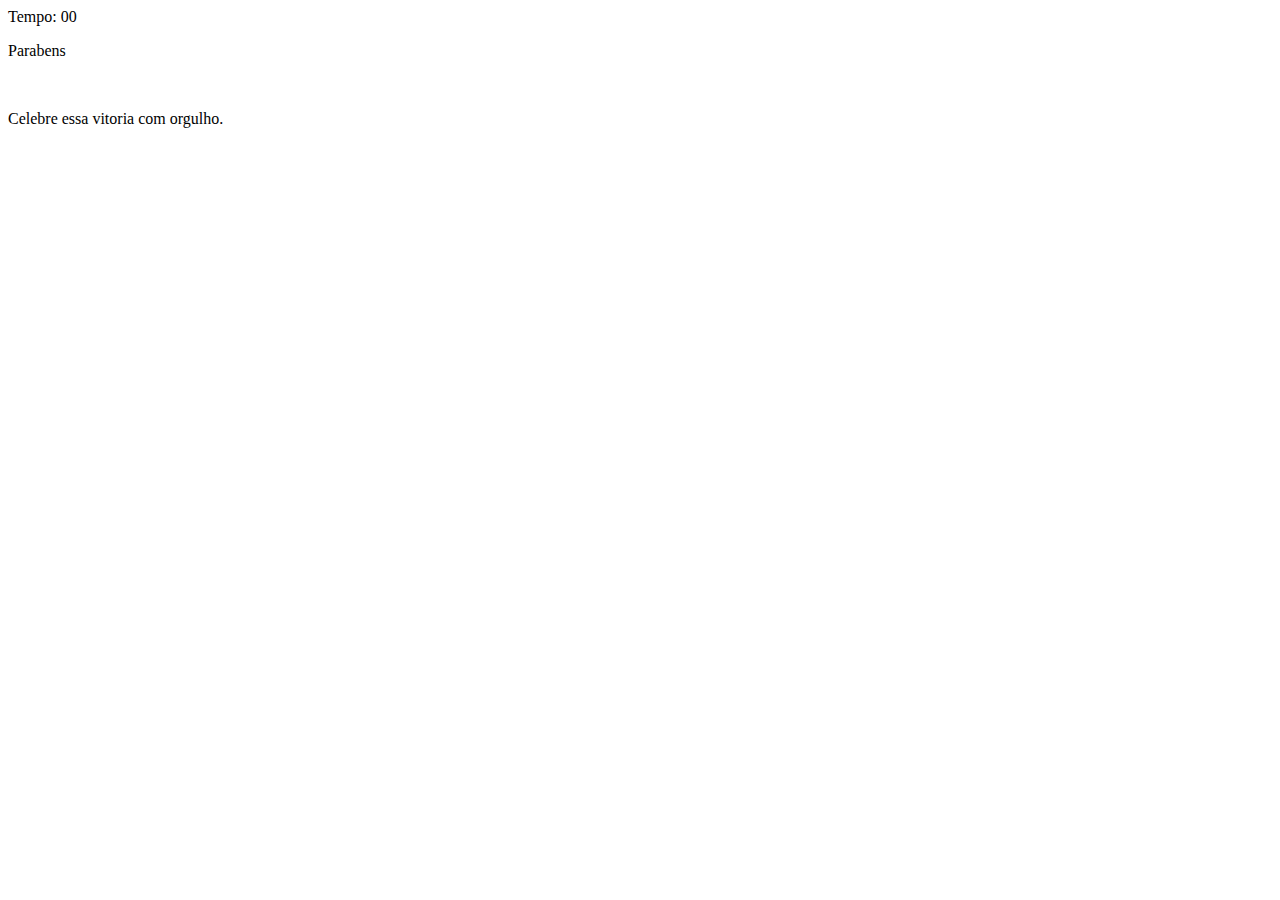
==== src/pages/game.html @ f625e621 "Index tidy and game.html created and finalized" ====
<!DOCTYPE html>
<html lang="pt-BR">
<head>
  <meta charset="UTF-8">
  <meta name="viewport" content="width=device-width, initial-scale=1.0">
  <meta name="authors" content="Lucas dos Santos Gomes">
  <title>Jogo da Memória</title>
</head>
<body>
  <main>
    <header>
      <span class="player"></span>
      <span>Tempo: <span class="timer">00</span></span>
    </header>

    <div class="grid"></div>
    </div>
    <div class="modal">
      <p class="exemplo">Parabens</p>
      <img src="" alt="" />
      <p>Celebre essa vitoria com orgulho.</p>
    </div>
  </main>
</body>
</html>
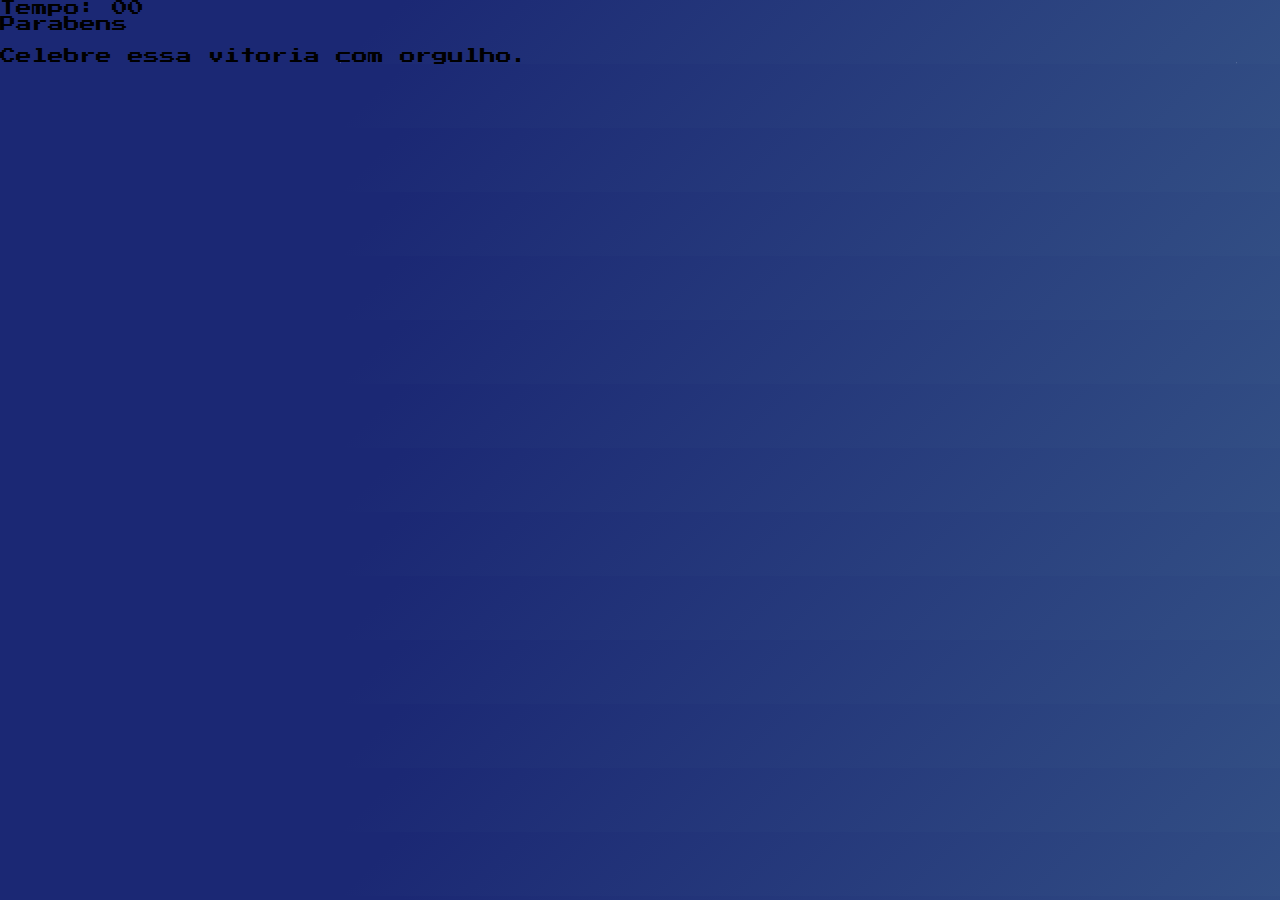
==== commit 0533b0c9: "Game design started" ====
--- a/src/pages/game.html
+++ b/src/pages/game.html
@@ -4,10 +4,13 @@
   <meta charset="UTF-8">
   <meta name="viewport" content="width=device-width, initial-scale=1.0">
   <meta name="authors" content="Lucas dos Santos Gomes">
+  <link rel="stylesheet" href="../styles/reset.css">
+  <link rel="stylesheet" href="../styles/game.css">
+  <link href="https://fonts.cdnfonts.com/css/super-mario-256" rel="stylesheet">
   <title>Jogo da Memória</title>
 </head>
-<body>
-  <main>
+<body class="linear-bg">
+  <main class="starry-bg">
     <header>
       <span class="player"></span>
       <span>Tempo: <span class="timer">00</span></span>
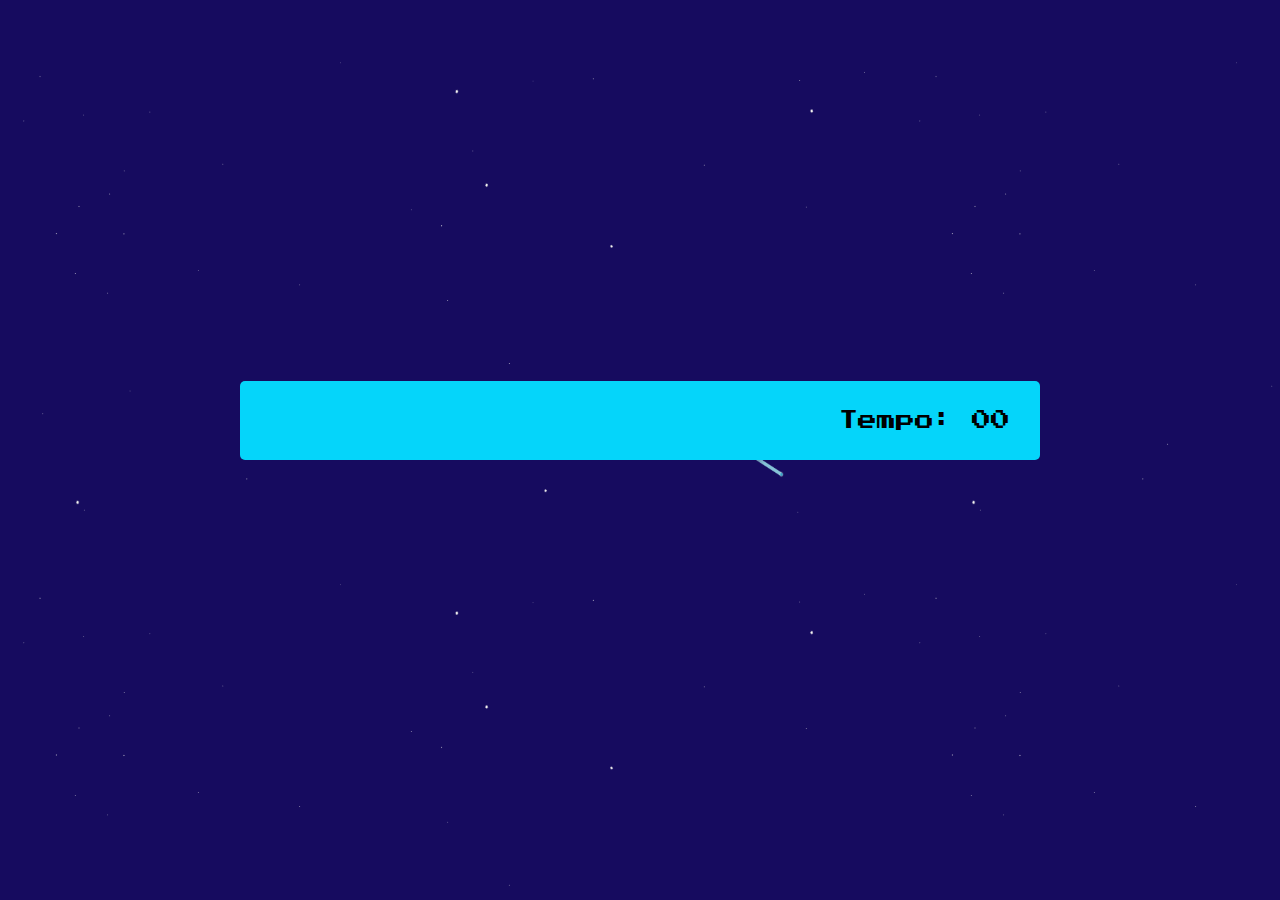
==== commit 169f9171: "Game design done" ====
--- a/src/pages/game.html
+++ b/src/pages/game.html
@@ -17,11 +17,10 @@
     </header>
 
     <div class="grid"></div>
-    </div>
     <div class="modal">
-      <p class="exemplo">Parabens</p>
-      <img src="" alt="" />
-      <p>Celebre essa vitoria com orgulho.</p>
+      <p class="exemple">Parabéns!!</p>
+      <img src="../imgs/astronaut.png" alt="Desenho de astrounauta com notebook" />
+      <p>Celebre essa vitória com orgulho!</p>
     </div>
   </main>
 </body>
--- a/src/styles/game.css
+++ b/src/styles/game.css
@@ -0,0 +1,113 @@
+main {
+  display: flex;
+  flex-direction: column;
+  width: 100%;
+  background-color: #160B5F;
+  background-size: cover;
+  min-height: 100vh;
+  align-items: center;
+  justify-content: center;
+  padding: 20px 20px 50px;
+}
+
+header {
+  display: flex;
+  align-items: center;
+  justify-content: space-between;
+  background-color:rgb(5, 213, 250);
+  font-size: 1.2em;
+  width: 100%;
+  max-width: 800px;
+  padding: 30px;
+  margin: 0 0 30px;
+  border-radius: 5px;
+}
+
+.grid {
+  display: grid;
+  grid-template-columns: repeat(5, 1fr);
+  gap: 15px;
+  width: 100%;
+  max-width: 1000px;
+  margin: 0 auto;
+}
+
+.card {
+  aspect-ratio: 3/4;
+  width: 100%;
+  border-radius: 5px;
+  position: relative;
+  transition: all 400ms ease;
+  transform-style: preserve-3d;
+  background-color: #4401c0;
+}
+
+.face {
+  width: 100%;
+  height: 100%;
+  position: absolute;
+  background-size: cover;
+  background-position: center;
+  border: 5px solid #00b5cc;
+  border-radius: 5px;
+  transition: all 400ms ease;
+}
+
+.front {
+  transform: rotateY(180deg);
+}
+
+.back {
+  background-image: url('../imgs/logo.png');
+  backface-visibility: hidden;
+  background-repeat: no-repeat;
+  background-position: center;
+  background-size: 150%;
+  background-color: #0d0541;
+}
+
+.reveal-card {
+  transform: rotateY(180deg);
+}
+
+.disabled-card {
+  filter: saturate(0);
+  opacity: 0.5;
+}
+
+.modal{
+  width: 60%;
+  height: 70vh;
+  background-color: rgb(9, 100, 173);
+  color: black;
+  font-size: 85px;
+  align-items: center;
+  display: flex;
+  display: none;
+  position: fixed;  
+  flex-direction: column;
+  font-size: 2rem;
+}
+
+.modal img{
+  align-items: center;
+  width: 50%;
+  height: 65%;
+}
+
+.exemple {
+  color:rgb(51, 20, 43);
+  text-align: center;
+}
+
+.modal p{ 
+  font-family: 'Super Mario 256', sans-serif;
+  flex-direction: column;
+  font-weight: bolder;
+}
+
+@media screen and (max-width:920px) {
+  .grid {
+    grid-template-columns: repeat(5, 1fr);
+  }
+}
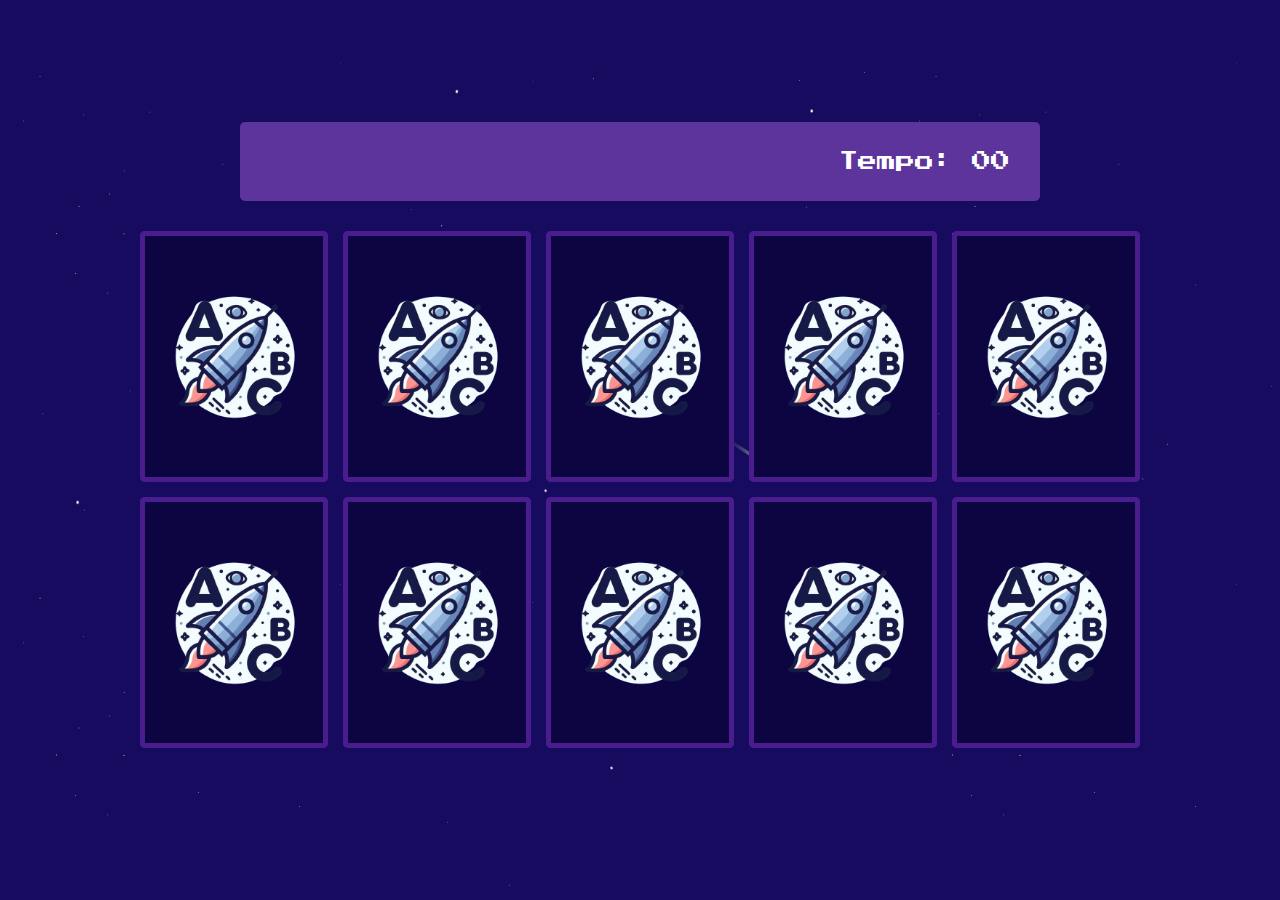
==== commit afdf7721: "Game script done" ====
--- a/src/pages/game.html
+++ b/src/pages/game.html
@@ -23,5 +23,6 @@
       <p>Celebre essa vitória com orgulho!</p>
     </div>
   </main>
+  <script src="../scripts/game.js"></script>
 </body>
 </html>--- a/src/styles/game.css
+++ b/src/styles/game.css
@@ -14,7 +14,8 @@
   display: flex;
   align-items: center;
   justify-content: space-between;
-  background-color:rgb(5, 213, 250);
+  background-color:#5c349c;
+  color: #FFF;
   font-size: 1.2em;
   width: 100%;
   max-width: 800px;
@@ -48,7 +49,7 @@
   position: absolute;
   background-size: cover;
   background-position: center;
-  border: 5px solid #00b5cc;
+  border: 5px solid #491D8E;
   border-radius: 5px;
   transition: all 400ms ease;
 }
@@ -62,7 +63,7 @@
   backface-visibility: hidden;
   background-repeat: no-repeat;
   background-position: center;
-  background-size: 150%;
+  background-size: 70%;
   background-color: #0d0541;
 }
 
